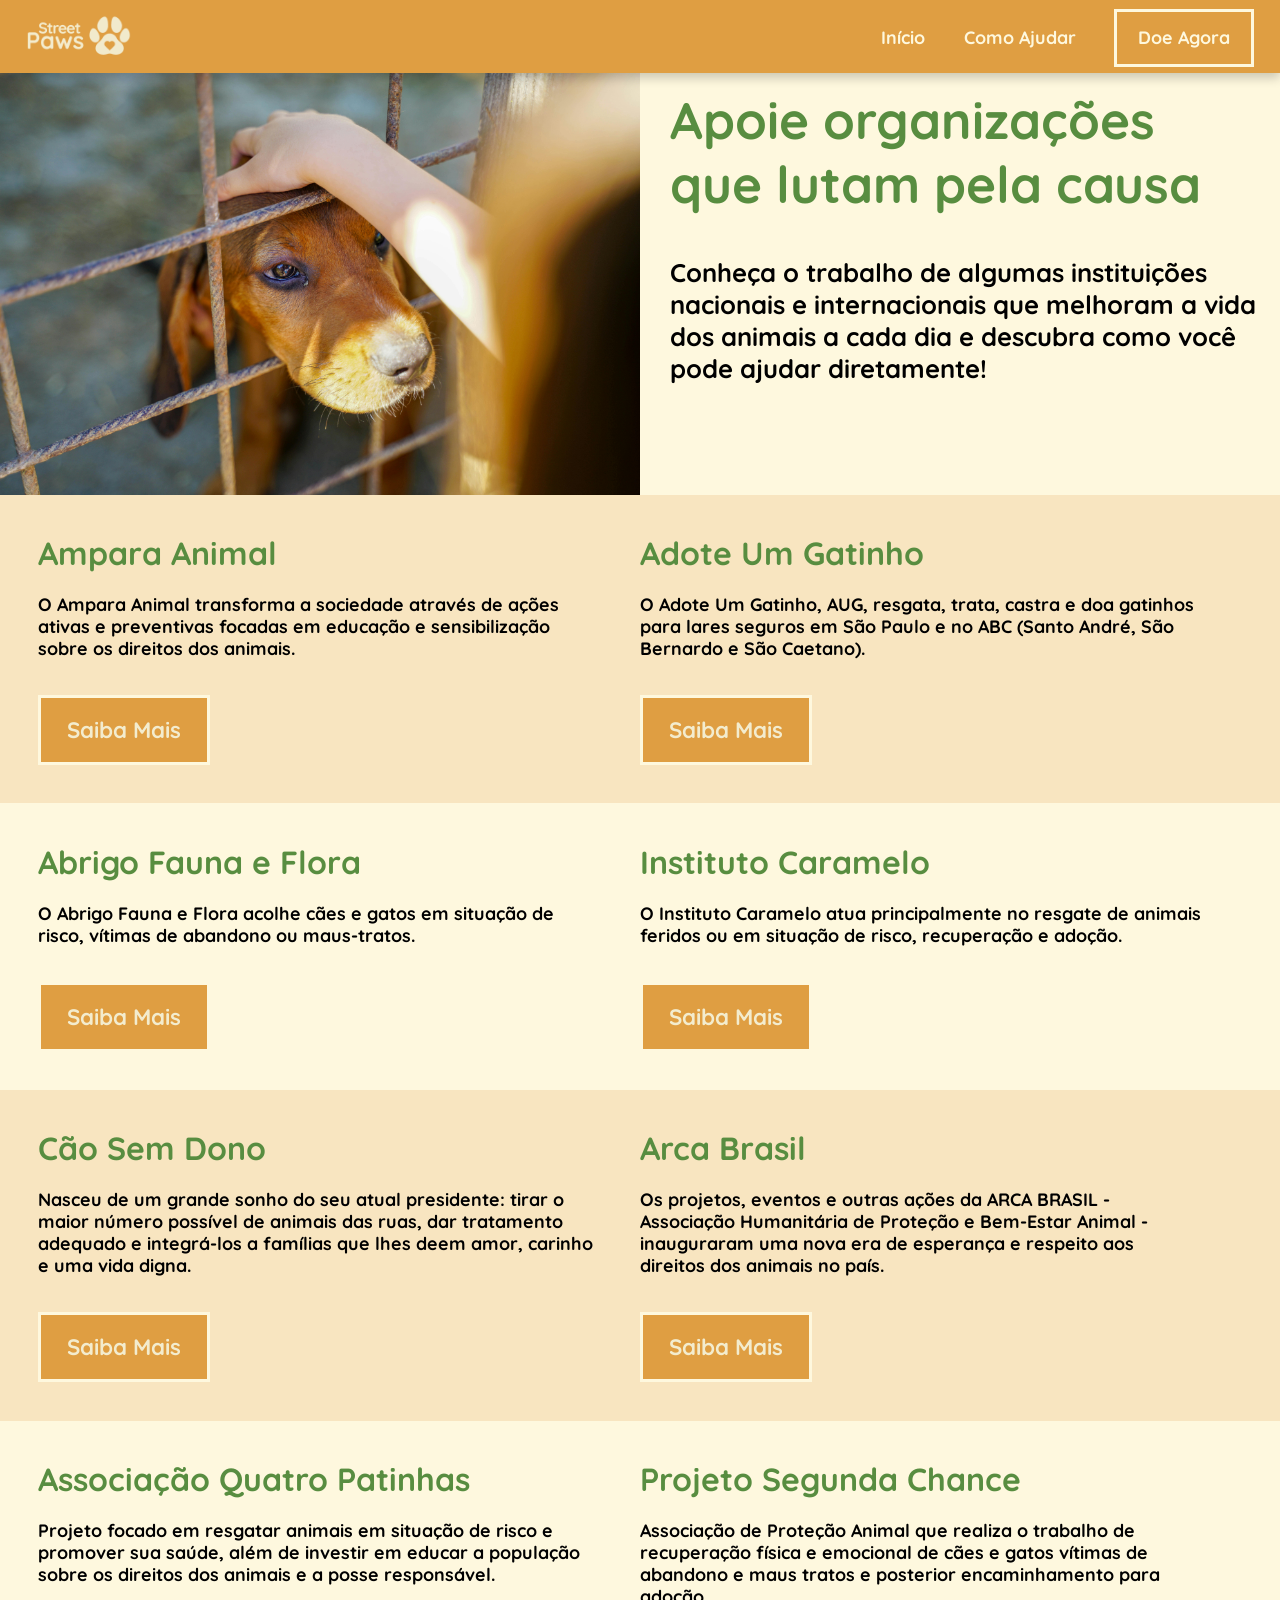
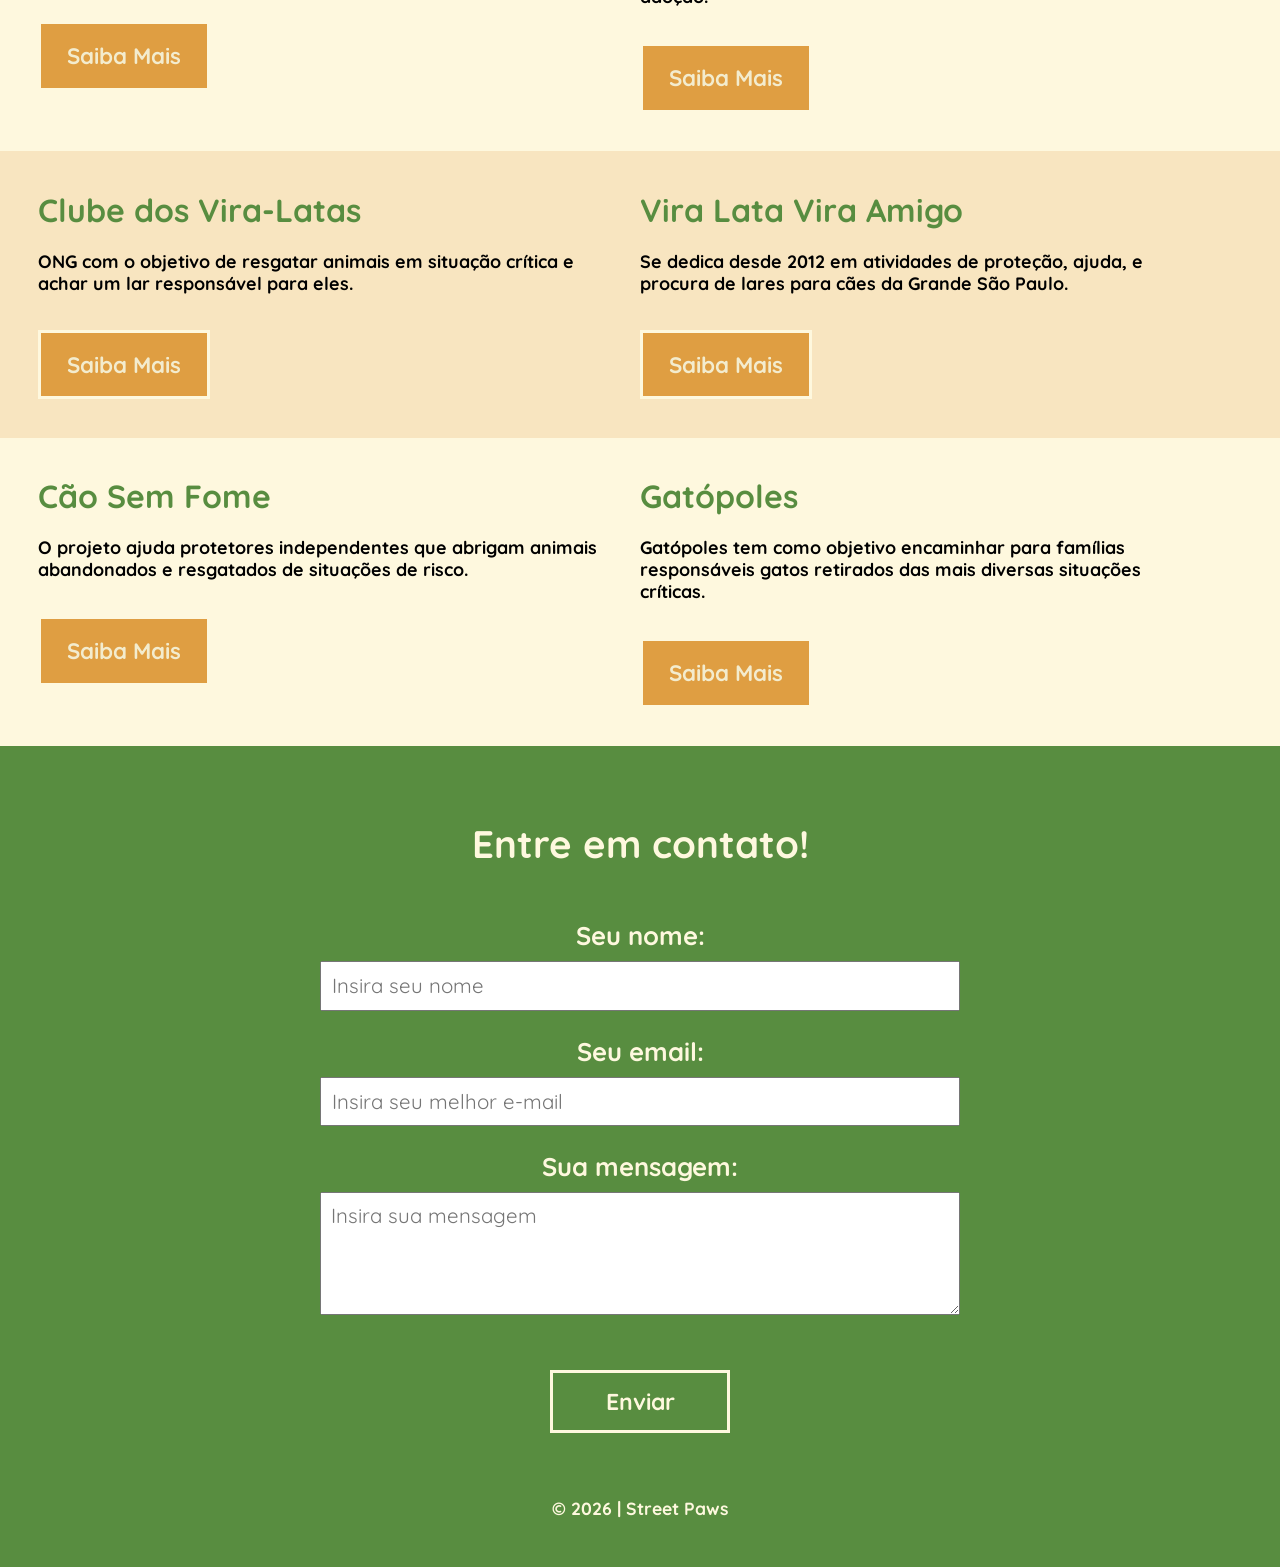
==== pages/donations.html @ 04d1684a "refactor: reorganize project structure" ====
<!doctype html>
<html lang="pt-BR">
  <head>
    <title>Street Paws</title>
    <meta charset="utf-8" />
    <meta http-equiv="X-UA-Compatible" content="IE=edge" />
    <meta name="viewport" content="width=device-width, initial-scale=1" />
    <link href="/style.css" rel="stylesheet" type="text/css" />
    <script src="/script.js" defer></script>
    <link rel="preconnect" href="https://fonts.googleapis.com" />
    <link rel="preconnect" href="https://fonts.gstatic.com" crossorigin />
    <link
      href="https://fonts.googleapis.com/css2?family=Anta&family=Quicksand:wght@300..700&display=swap"
      rel="stylesheet"
    />
  </head>

  <body>
    <div>
      <header id="header">
        <nav id="navbar">
          <img
            id="navbarLogo"
            src="/assets/images/logo2.png"
            alt="A text saying 'Street Paws' with the icon of an animal's paw on the right"
            loading="lazy"
          />
          <ul>
            <li class="other">
              <a href="/index.html">Início</a>
            </li>
            <li class="other">
              <a href="/pages/help.html">Como Ajudar</a>
            </li>
            <li id="donations" class="button">
              <a href="#hero-container2">Doe Agora</a>
            </li>
          </ul>
        </nav>
        <div id="hero-container2">
          <img
            class="hero-image2"
            src="/assets/images/dog.jpg"
            alt="cachorro em um abrigo sendo acariciado"
            loading="lazy"
          />
          <div class="hero-text2">
            <h1 style="margin-bottom: 40px">
              Apoie organizações que lutam pela causa
            </h1>
            <p>
              Conheça o trabalho de algumas instituições nacionais e
              internacionais que melhoram a vida dos animais a cada dia e
              descubra como você pode ajudar diretamente!
            </p>
          </div>
        </div>
      </header>
    </div>

    <div class="content-container1">
      <div class="content0" style="margin-right: 40px">
        <h1 style="margin-bottom: 20px; color: #588d40">Ampara Animal</h1>
        <p style="font-size: clamp(1rem, 1.4vw, 1.5rem)">
          O Ampara Animal transforma a sociedade através de ações ativas e
          preventivas focadas em educação e sensibilização sobre os direitos dos
          animais.
        </p>
        <button id="know-more">
          <a
            style="text-decoration: none; color: #f3ecce"
            ;
            href="https://institutoamparanimal.org.br/doacao/"
            >Saiba Mais</a
          >
        </button>
      </div>
      <div class="content0" style="margin-right: 40px">
        <h1 style="margin-bottom: 20px; color: #588d40">Adote Um Gatinho</h1>
        <p style="font-size: clamp(1rem, 1.4vw, 1.5rem)">
          O Adote Um Gatinho, AUG, resgata, trata, castra e doa gatinhos para
          lares seguros em São Paulo e no ABC (Santo André, São Bernardo e São
          Caetano).
        </p>
        <button id="know-more">
          <a
            style="text-decoration: none; color: #f3ecce"
            ;
            href="https://adoteumgatinho.org.br/quero-ajudar-a-aug"
            >Saiba Mais</a
          >
        </button>
      </div>
    </div>

    <div class="content-container2">
      <div class="content0" style="margin-right: 40px">
        <h1 style="margin-bottom: 20px; color: #588d40">
          Abrigo Fauna e Flora
        </h1>
        <p style="font-size: clamp(1rem, 1.4vw, 1.5rem)">
          O Abrigo Fauna e Flora acolhe cães e gatos em situação de risco,
          vítimas de abandono ou maus-tratos.
        </p>
        <button id="know-more">
          <a
            style="text-decoration: none; color: #f3ecce"
            ;
            href="https://www.abrigofloraefauna.org.br/como-ajudar"
            >Saiba Mais</a
          >
        </button>
      </div>
      <div class="content0" style="margin-right: 40px">
        <h1 style="margin-bottom: 20px; color: #588d40">Instituto Caramelo</h1>
        <p style="font-size: clamp(1rem, 1.4vw, 1.5rem)">
          O Instituto Caramelo atua principalmente no resgate de animais feridos
          ou em situação de risco, recuperação e adoção.
        </p>
        <button id="know-more">
          <a
            style="text-decoration: none; color: #f3ecce"
            ;
            href="https://institutocaramelo.org/doe"
            >Saiba Mais</a
          >
        </button>
      </div>
    </div>

    <div class="content-container1">
      <div class="content0" style="margin-right: 40px">
        <h1 style="margin-bottom: 20px; color: #588d40">Cão Sem Dono</h1>
        <p style="font-size: clamp(1rem, 1.4vw, 1.5rem)">
          Nasceu de um grande sonho do seu atual presidente: tirar o maior
          número possível de animais das ruas, dar tratamento adequado e
          integrá-los a famílias que lhes deem amor, carinho e uma vida digna.
        </p>
        <button id="know-more">
          <a
            style="text-decoration: none; color: #f3ecce"
            ;
            href="https://www.caosemdono.com.br/doacoes"
            >Saiba Mais</a
          >
        </button>
      </div>
      <div class="content0" style="margin-right: 40px">
        <h1 style="margin-bottom: 20px; color: #588d40">Arca Brasil</h1>
        <p style="font-size: clamp(1rem, 1.4vw, 1.5rem)">
          Os projetos, eventos e outras ações da ARCA BRASIL - Associação
          Humanitária de Proteção e Bem-Estar Animal - inauguraram uma nova era
          de esperança e respeito aos direitos dos animais no país.
        </p>
        <button id="know-more">
          <a
            style="text-decoration: none; color: #f3ecce"
            ;
            href="https://arcabrasil.org.br/doar/"
            >Saiba Mais</a
          >
        </button>
      </div>
    </div>

    <div class="content-container2">
      <div class="content0" style="margin-right: 40px">
        <h1 style="margin-bottom: 20px; color: #588d40">
          Associação Quatro Patinhas
        </h1>
        <p style="font-size: clamp(1rem, 1.4vw, 1.5rem)">
          Projeto focado em resgatar animais em situação de risco e promover sua
          saúde, além de investir em educar a população sobre os direitos dos
          animais e a posse responsável.
        </p>
        <button id="know-more">
          <a
            style="text-decoration: none; color: #f3ecce"
            ;
            href="https://quatropatinhas.com.br/4P/quero-ajudar/"
            >Saiba Mais</a
          >
        </button>
      </div>
      <div class="content0" style="margin-right: 40px">
        <h1 style="margin-bottom: 20px; color: #588d40">
          Projeto Segunda Chance
        </h1>
        <p style="font-size: clamp(1rem, 1.4vw, 1.5rem)">
          Associação de Proteção Animal que realiza o trabalho de recuperação
          física e emocional de cães e gatos vítimas de abandono e maus tratos e
          posterior encaminhamento para adoção.
        </p>
        <button id="know-more">
          <a
            style="text-decoration: none; color: #f3ecce"
            ;
            href="https://projetosegundachance.org.br/doe"
            >Saiba Mais</a
          >
        </button>
      </div>
    </div>

    <div class="content-container1">
      <div class="content0" style="margin-right: 40px">
        <h1 style="margin-bottom: 20px; color: #588d40">
          Clube dos Vira-Latas
        </h1>
        <p style="font-size: clamp(1rem, 1.4vw, 1.5rem)">
          ONG com o objetivo de resgatar animais em situação crítica e achar um
          lar responsável para eles.
        </p>
        <button id="know-more">
          <a
            style="text-decoration: none; color: #f3ecce"
            ;
            href="https://clubedosviralatas.org.br/como-ajudar"
            >Saiba Mais</a
          >
        </button>
      </div>
      <div class="content0" style="margin-right: 40px">
        <h1 style="margin-bottom: 20px; color: #588d40">
          Vira Lata Vira Amigo
        </h1>
        <p style="font-size: clamp(1rem, 1.4vw, 1.5rem)">
          Se dedica desde 2012 em atividades de proteção, ajuda, e procura de
          lares para cães da Grande São Paulo.
        </p>
        <button id="know-more">
          <a
            style="text-decoration: none; color: #f3ecce"
            ;
            href="https://viralataviraamigo.org.br/#doacao"
            >Saiba Mais</a
          >
        </button>
      </div>
    </div>

    <div class="content-container2">
      <div class="content0" style="margin-right: 40px">
        <h1 style="margin-bottom: 20px; color: #588d40">Cão Sem Fome</h1>
        <p style="font-size: clamp(1rem, 1.4vw, 1.5rem)">
          O projeto ajuda protetores independentes que abrigam animais
          abandonados e resgatados de situações de risco.
        </p>
        <button id="know-more">
          <a
            style="text-decoration: none; color: #f3ecce"
            ;
            href="https://projetocaosemfome.com/apadrinhamento/"
            >Saiba Mais</a
          >
        </button>
      </div>
      <div class="content0" style="margin-right: 40px">
        <h1 style="margin-bottom: 20px; color: #588d40">Gatópoles</h1>
        <p style="font-size: clamp(1rem, 1.4vw, 1.5rem)">
          Gatópoles tem como objetivo encaminhar para famílias responsáveis
          gatos retirados das mais diversas situações críticas.
        </p>
        <button id="know-more">
          <a
            style="text-decoration: none; color: #f3ecce"
            ;
            href="https://gatopoles.com.br/doacoes.php"
            >Saiba Mais</a
          >
        </button>
      </div>
    </div>

    <div id="contact-section">
      <h2 class="title2">Entre em contato!</h2>
      <form>
        <label>
          Seu nome:
          <input
            type="text"
            name="name"
            placeholder="Insira seu nome"
            required
          />
        </label>
        <label>
          Seu email:
          <input
            type="email"
            name="email"
            placeholder="Insira seu melhor e-mail"
            required
          />
        </label>
        <label>
          Sua mensagem:
          <textarea
            name="message"
            placeholder="Insira sua mensagem"
            required
          ></textarea>
        </label>
      </form>
      <button id="sendButton" class="button" type="submit">Enviar</button>
      <p class="copy">&copy; 2026 | Street Paws</p>
    </div>
  </body>
</html>
---- style.css ----
/* STYLE SECTIONING TAGS */
html {
  scroll-behavior: smooth;
}

* {
  margin: 0px;
  padding: 0px;
  width: -webkit-fill-available;
}

body {
  background-color: #fef8de;
  font-family: "Quicksand", sans-serif;
  font-weight: 700;
}

main {
  margin-left: 5%;
  margin-right: 5%;
}

/* STYLE NAVBAR */
#navbar {
  background-color: #df9e42;
  overflow: hidden;
  padding: 1.6em;
  padding-bottom: 1.6em;
  text-align: right;
  position: fixed;
  z-index: 10;
  box-shadow: 0 5px 10px rgba(0, 0, 0, 0.2);
  align-items: center;
}

#navbarLogo {
  max-width: 105px;
  min-width: 105px;
  position: absolute;
  top: 5%;
  left: 1%;
  margin-left: 0.8em;
}

.other {
  display: inline;
  list-style-type: none;
}

#donations {
  display: inline;
  list-style-type: none;
  margin-left: 1em;
  padding: 1em 0.2em;
}

#donations:hover {
  background-color: #588d40;
}

li a {
  text-decoration: none;
  color: #fef8de;
  padding: 1em;
  font-size: clamp(0.9em, 1.4vw, 1.2em);
  transition-duration: 0.4s;
}

li a:hover {
  font-size: clamp(0.94em, 1.4vw, 1.24em);
}

/* STYLE CONTAINERS */
#hero-container1 {
  position: relative;
  text-align: left;
  color: white;
  overflow: hidden;
}

#hero-container2 {
  display: flex;
  align-items: flex-start;
}

.cards-container {
  display: flex;
  flex-wrap: nowrap;
  flex-direction: row;
  margin-top: 10%;
  margin-bottom: 10%;
}

.fact-container {
  background-color: #df9e42;
  margin-top: 2%;
  margin-bottom: 12%;
  text-align: center;
  padding: 4%;
  height: 12%;
}

.content-container {
  display: flex;
  flex-wrap: nowrap;
  flex-direction: row;
  align-items: center;
  padding: 3%;
}

.content-container0 {
  display: flex;
  flex-wrap: nowrap;
  flex-direction: row;
  background-color: #f8e5c0;
  align-items: center;
  padding: 3%;
}

.content-container1 {
  display: flex;
  flex-wrap: nowrap;
  flex-direction: row;
  background-color: #f8e5c0;
  padding: 3%;
}

.content-container2 {
  display: flex;
  flex-wrap: nowrap;
  flex-direction: row;
  padding: 3%;
}

#contact-section {
  background-color: #588d40;
  color: #fef8de;
  text-align: center;
  padding: 3em 0;
  align-items: center;
}

/* STYLE TEXT */
.hero-text1 {
  position: absolute;
  bottom: 0;
  font-size: clamp(1.5rem, 3vw, 2.5rem);
  color: white;
  background: rgb(0, 0, 0);
  background: rgba(0, 0, 0, 0.3);
  padding-top: 20px;
  padding-bottom: 20px;
  padding-left: 40px;
  padding-right: 40px;
  backdrop-filter: blur(3px);
}

.hero-text2 {
  font-size: clamp(1rem, 2vw, 1.8rem);
  color: #588d40;
  position: relative;
  text-align: left;
  margin-left: 20px;
  margin-right: 20px;
  margin-bottom: 20px;
  margin-top: 88px;
}

.hero-text2 p {
  color: black;
}

.intro-text {
  margin-top: 10%;
  text-align: center;
  font-size: clamp(1.2em, 2.5vw, 2.5em);
}

.flex-item a {
  text-decoration: none;
  font-size: clamp(1em, 2vw, 2.4em);
  color: #df9e42;
  transition-duration: 0.4s;
}

.flex-item a:hover {
  color: #588d40;
  transition-duration: 0.4s;
}

.title1 {
  text-align: center;
  font-size: clamp(1.8rem, 3vw, 2.8rem);
  color: #588d40;
}

.title2 {
  text-align: center;
  font-size: clamp(1.8em, 3vw, 2.8em);
  margin-top: 2%;
  margin-bottom: 4%;
  color: #fef8de;
}

.subtitle {
  text-align: center;
  font-size: clamp(1.4em, 2.2vw, 2.5em);
  margin-top: 8px;
}

#fact {
  text-align: center;
  font-size: clamp(1.4em, 2.4vw, 2.4em);
  margin-top: 3%;
  color: #fef8de;
}

label {
  font-size: clamp(1.2em, 2vw, 2.4em);
}

label input {
  margin-top: 10px;
  margin-bottom: 24px;
  margin-left: 25%;
  margin-right: 25%;
  padding: 0.5em;
  font-family: "Quicksand", sans-serif;
  font-weight: min;
  font-size: 0.8em;
}

label textarea {
  margin-top: 10px;
  margin-bottom: 24px;
  margin-left: 25%;
  margin-right: 25%;
  padding: 0.5em;
  height: 100px;
  font-family: "Quicksand", sans-serif;
  font-weight: min;
  font-size: 0.8em;
}

.copy {
  margin-top: 5%;
  font-size: 1.1em;
}

.list {
  margin: 20px;
  font-size: clamp(1rem, 1.4vw, 1.5rem);
}

.donation-link {
  color: #588d40;
  text-decoration: none;
  transition-duration: 0.4s;
}

.donation-link:hover {
  text-decoration: underline;
  color: #df9e42;
  transition-duration: 0.4s;
}

/* STYLE IMAGES */
.hero-image1 {
  width: 100%;
  height: auto;
  display: block;
  margin-top: 68px;
}

.hero-image2 {
  width: 50%;
  height: 50%;
  margin-right: 10px;
  margin-top: 68px;
}

.flex-item {
  flex-basis: 100%;
  margin: 1%;
  align-items: center;
  text-align: center;
}

.filler {
  max-width: 100%;
  height: auto;
  margin-bottom: 2%;
  margin-top: 3%;
  border-style: solid;
  border-width: 5px;
  border-color: #df9e42;
  transition-duration: 0.4s;
}

.filler:hover {
  border-color: #588d40;
  transition-duration: 0.4s;
}

.filler-content {
  width: 40%;
  height: 40%;
  margin-right: 45px;
}

.filler-content0 {
  width: 40%;
  height: 40%;
  margin-left: 30px;
}

/* STYLE BUTTONS */
.button {
  padding: 0.6em 0.8em;
  border: 3px solid #fef8de;
  font-family: "Quicksand", sans-serif;
  font-weight: 700;
  transition-duration: 0.4s;
  color: #fef8de;
}

#factButton {
  max-width: 180px;
  height: auto;
  font-size: clamp(1.2em, 1.8vw, 1.6em);
  background-color: #df9e42;
  cursor: pointer;
}

#factButton:hover {
  font-size: clamp(1.3em, 1.9vw, 1.7em);
  background-color: #588d40;
}

#sendButton {
  max-width: 180px;
  height: auto;
  margin-top: 2%;
  font-size: clamp(1.2em, 1.8vw, 1.6em);
  background-color: #588d40;
  cursor: pointer;
}

#sendButton:hover {
  font-size: clamp(1.3em, 1.9vw, 1.7em);
  background-color: #df9e42;
}

#know-more {
  max-width: 172px;
  height: auto;
  padding: 0.8em;
  border-style: solid;
  border-width: 3px;
  border-color: #fef8de;
  color: #fef8de;
  background-color: #df9e42;
  font-family: "Quicksand", sans-serif;
  font-weight: 700;
  margin-top: 36px;
  font-size: clamp(1.2em, 1.8vw, 1.4em);
  transition-duration: 0.4s;
}

#know-more:hover {
  font-size: clamp(1.3em, 1.9vw, 1.5em);
  background-color: #588d40;
  transition-duration: 0.4s;
}

/* MEDIA */
@media screen and (max-width: 950px) {
  label input {
    margin-left: 15%;
    margin-right: 15%;
  }

  label textarea {
    margin-left: 15%;
    margin-right: 15%;
  }
}

@media screen and (max-width: 850px) {
  .hero-text1 {
    position: relative;
    font-size: clamp(1rem, 3.6vw, 4rem);
    color: white;
    position: absolute;
    top: 10%;
    padding-top: 15%;
    text-align: center;
    text-shadow: #302e2c 1px 0 2px;
    backdrop-filter: blur(3px);
    background: none;
    height: 78%;
  }

  .hero-image2 {
    width: 100%;
    height: 100%;
    z-index: -1;
  }

  #donations {
    padding: 0.8em 0.6em;
  }

  .hero-text2 {
    font-size: clamp(0.8rem, 3.6vw, 4rem);
    color: white;
    position: absolute;
    margin: 0;
    top: 7%;
    padding-top: 10%;
    padding-bottom: 20%;
    padding-left: 4%;
    padding-right: 4%;
    text-align: center;
    text-shadow: #302e2c 1px 0 2px;
    backdrop-filter: blur(3px);
    z-index: -1;
  }

  .hero-text2 p {
    color: white;
  }

  .flex-item a {
    text-decoration: none;
    font-size: clamp(1.05em, 3vw, 2.15em);
    color: #df9e42;
    transition-duration: 0.4s;
  }

  .cards-container {
    flex-wrap: wrap;
    flex-direction: column;
  }

  .content-container {
    flex-wrap: wrap;
    flex-direction: column;
  }

  .content-container0 {
    flex-wrap: wrap;
    flex-direction: column;
  }

  .content-container1 {
    flex-wrap: wrap;
    flex-direction: column;
  }

  .content-container2 {
    flex-wrap: wrap;
    flex-direction: column;
  }

  .content0 {
    margin: 2%;
  }

  .content {
    margin: 2%;
  }

  .filler-content {
    width: 0%;
    height: 0%;
  }

  .filler-content0 {
    width: 0%;
    height: 0%;
  }
}

@media screen and (max-width: 600px) {
  #navbarLogo {
    max-width: 0px;
    min-width: 0px;
    margin-left: 0;
  }

  #navbar {
    padding: 1.2em 0.8em;
    text-align: center;
  }

  #donations {
    margin-left: 0.4em;
    padding: 0.6em 0.6em;
  }

  li a {
    padding: 1em 0.4em;
  }

  .hero-image1 {
    margin-top: 54px;
  }

  .hero-image2 {
    margin-top: 48px;
  }

  #contact-section {
    padding: 2em 0;
  }

  label input {
    margin-left: 6%;
    margin-right: 6%;
  }

  label textarea {
    margin-left: 6%;
    margin-right: 6%;
  }
}
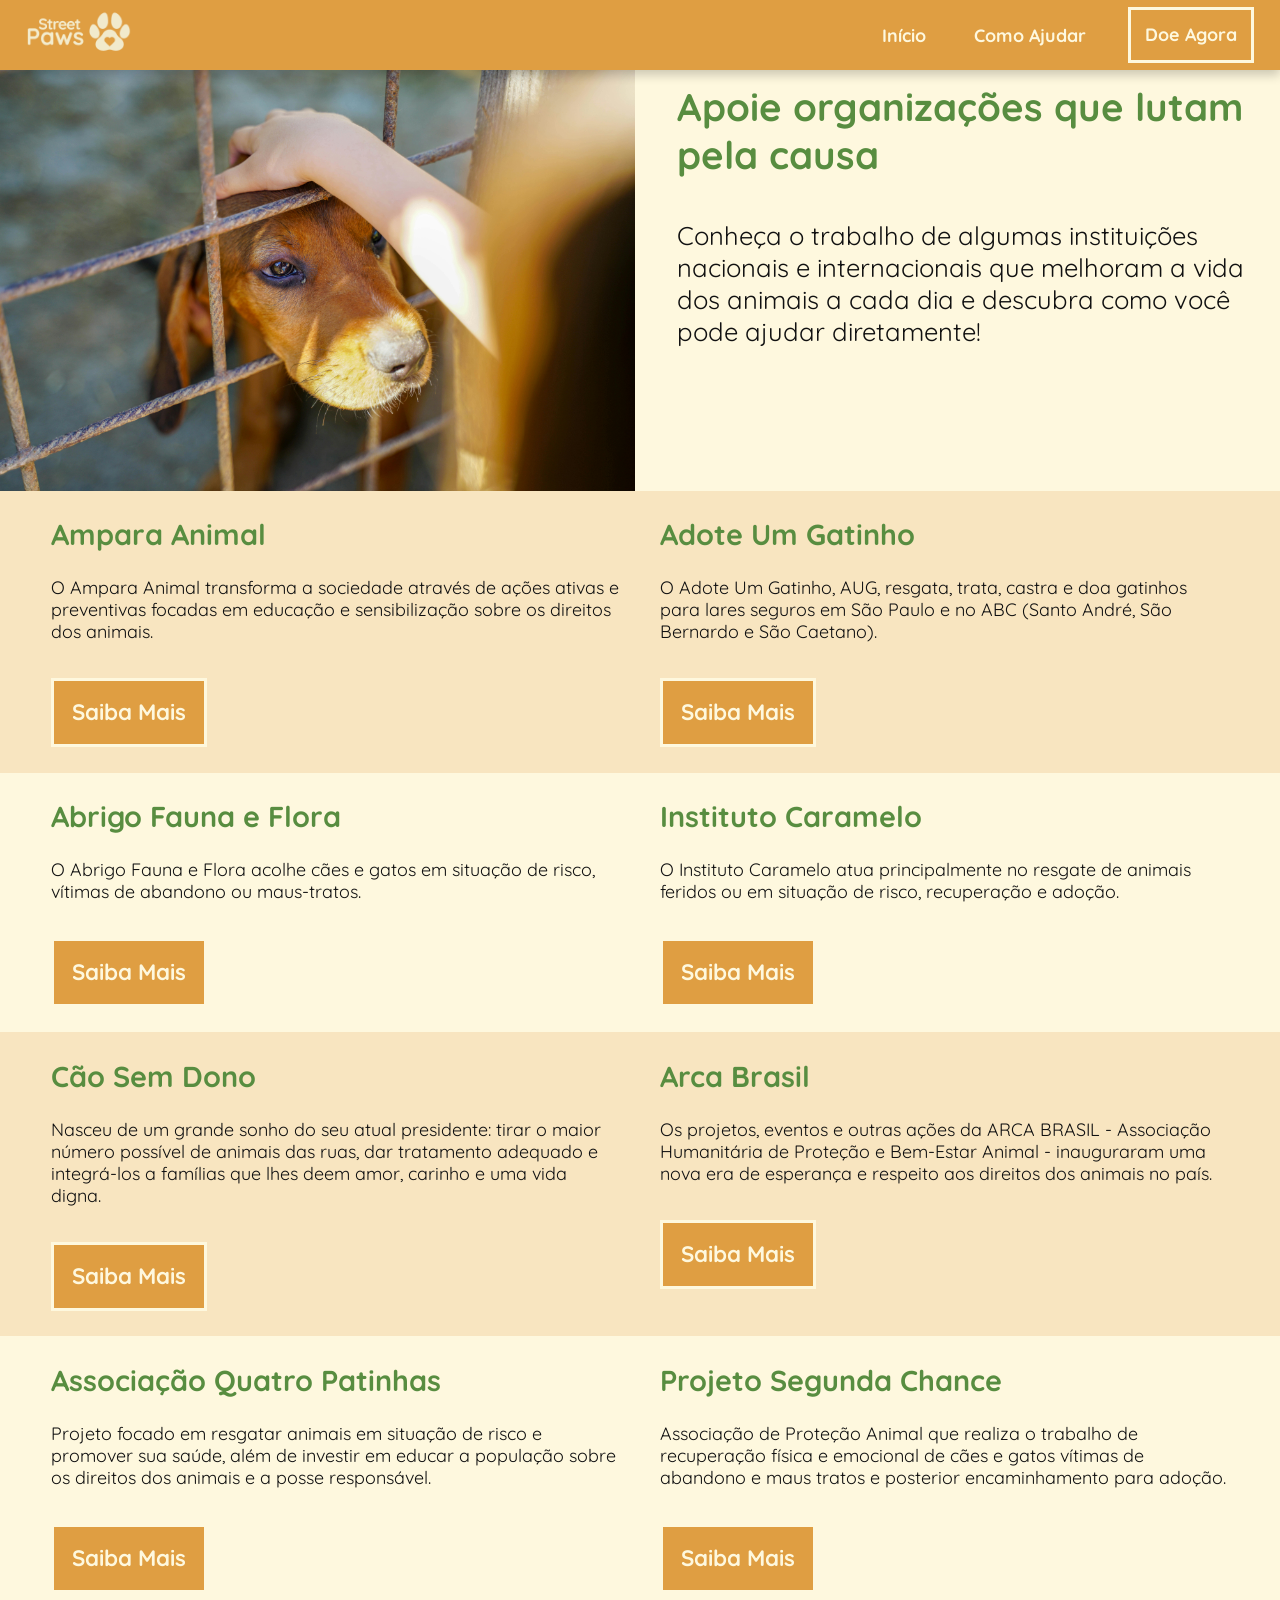
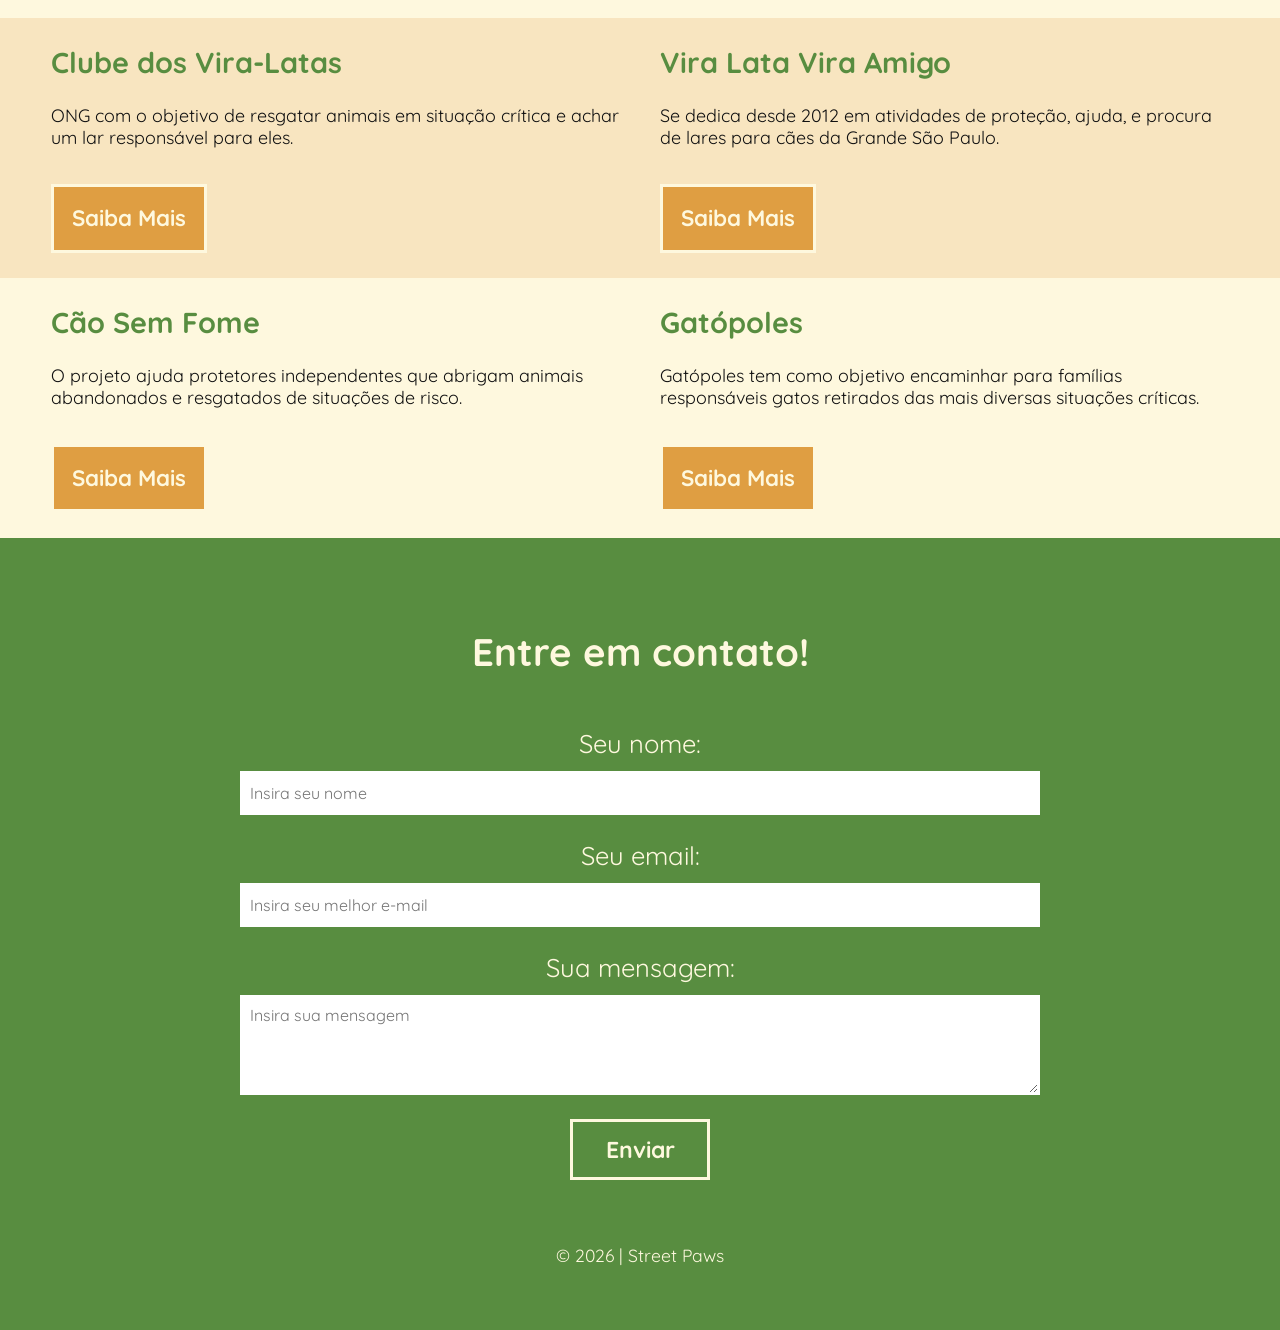
==== commit 10c4cf7e: "Refactor UI with semantic HTML and CSS Reworked all main pages to use a cleaner semantic structure a" ====
--- a/pages/donations.html
+++ b/pages/donations.html
@@ -1,309 +1,328 @@
 <!doctype html>
 <html lang="pt-BR">
   <head>
-    <title>Street Paws</title>
     <meta charset="utf-8" />
-    <meta http-equiv="X-UA-Compatible" content="IE=edge" />
     <meta name="viewport" content="width=device-width, initial-scale=1" />
-    <link href="/style.css" rel="stylesheet" type="text/css" />
-    <script src="/script.js" defer></script>
+    <title>Doações | Street Paws</title>
+    <meta
+      name="description"
+      content="Conheça organizações de proteção animal e veja onde apoiar projetos que resgatam, tratam e acolhem cães e gatos."
+    />
+    <meta property="og:title" content="Doações | Street Paws" />
+    <meta
+      property="og:description"
+      content="Apoie organizações que atuam no cuidado e na proteção de animais."
+    />
+    <meta property="og:type" content="website" />
+    <meta property="og:image" content="../assets/images/dog.jpg" />
     <link rel="preconnect" href="https://fonts.googleapis.com" />
     <link rel="preconnect" href="https://fonts.gstatic.com" crossorigin />
     <link
       href="https://fonts.googleapis.com/css2?family=Anta&family=Quicksand:wght@300..700&display=swap"
       rel="stylesheet"
     />
+    <link href="../css/main.css" rel="stylesheet" />
+    <script src="../script.js" defer></script>
   </head>
 
   <body>
-    <div>
-      <header id="header">
-        <nav id="navbar">
+    <header class="header">
+      <nav class="navbar" aria-label="Navegação principal">
+        <a
+          class="navbar__logo"
+          href="../index.html"
+          aria-label="Street Paws - início"
+        >
           <img
-            id="navbarLogo"
-            src="/assets/images/logo2.png"
-            alt="A text saying 'Street Paws' with the icon of an animal's paw on the right"
-            loading="lazy"
+            class="site-logo"
+            src="../assets/images/logo2.png"
+            alt="Street Paws"
+            width="1920"
+            height="1280"
+            decoding="async"
           />
-          <ul>
-            <li class="other">
-              <a href="/index.html">Início</a>
-            </li>
-            <li class="other">
-              <a href="/pages/help.html">Como Ajudar</a>
-            </li>
-            <li id="donations" class="button">
-              <a href="#hero-container2">Doe Agora</a>
-            </li>
-          </ul>
-        </nav>
-        <div id="hero-container2">
-          <img
-            class="hero-image2"
-            src="/assets/images/dog.jpg"
-            alt="cachorro em um abrigo sendo acariciado"
-            loading="lazy"
-          />
-          <div class="hero-text2">
-            <h1 style="margin-bottom: 40px">
-              Apoie organizações que lutam pela causa
-            </h1>
-            <p>
-              Conheça o trabalho de algumas instituições nacionais e
-              internacionais que melhoram a vida dos animais a cada dia e
-              descubra como você pode ajudar diretamente!
-            </p>
+        </a>
+        <ul class="navbar__list">
+          <li>
+            <a class="navbar__link" href="../index.html">Início</a>
+          </li>
+          <li>
+            <a class="navbar__link" href="help.html">Como Ajudar</a>
+          </li>
+          <li>
+            <a class="button button--nav" href="#donations" aria-current="page">
+              Doe Agora
+            </a>
+          </li>
+        </ul>
+      </nav>
+
+      <section
+        id="donations"
+        class="hero hero--split"
+        aria-labelledby="donations-title"
+      >
+        <img
+          class="hero__image hero__image--split"
+          src="../assets/images/dog.jpg"
+          alt="Cachorro em um abrigo sendo acariciado"
+          width="7952"
+          height="5304"
+          loading="eager"
+          decoding="async"
+        />
+        <div class="hero__content hero__content--split">
+          <h1 id="donations-title">Apoie organizações que lutam pela causa</h1>
+          <p>
+            Conheça o trabalho de algumas instituições nacionais e
+            internacionais que melhoram a vida dos animais a cada dia e descubra
+            como você pode ajudar diretamente!
+          </p>
+        </div>
+      </section>
+    </header>
+
+    <main aria-label="Organizações para apoiar">
+      <section class="band band--alt grid grid--orgs">
+        <article class="org-card">
+          <h2 class="org-card__title">Ampara Animal</h2>
+          <p class="org-card__text">
+            O Ampara Animal transforma a sociedade através de ações ativas e
+            preventivas focadas em educação e sensibilização sobre os direitos
+            dos animais.
+          </p>
+          <a
+            class="button button--external"
+            href="https://institutoamparanimal.org.br/doacao/"
+          >
+            Saiba Mais
+          </a>
+        </article>
+
+        <article class="org-card">
+          <h2 class="org-card__title">Adote Um Gatinho</h2>
+          <p class="org-card__text">
+            O Adote Um Gatinho, AUG, resgata, trata, castra e doa gatinhos para
+            lares seguros em São Paulo e no ABC (Santo André, São Bernardo e São
+            Caetano).
+          </p>
+          <a
+            class="button button--external"
+            href="https://adoteumgatinho.org.br/quero-ajudar-a-aug"
+          >
+            Saiba Mais
+          </a>
+        </article>
+      </section>
+
+      <section class="band grid grid--orgs">
+        <article class="org-card">
+          <h2 class="org-card__title">Abrigo Fauna e Flora</h2>
+          <p class="org-card__text">
+            O Abrigo Fauna e Flora acolhe cães e gatos em situação de risco,
+            vítimas de abandono ou maus-tratos.
+          </p>
+          <a
+            class="button button--external"
+            href="https://www.abrigofloraefauna.org.br/como-ajudar"
+          >
+            Saiba Mais
+          </a>
+        </article>
+
+        <article class="org-card">
+          <h2 class="org-card__title">Instituto Caramelo</h2>
+          <p class="org-card__text">
+            O Instituto Caramelo atua principalmente no resgate de animais
+            feridos ou em situação de risco, recuperação e adoção.
+          </p>
+          <a
+            class="button button--external"
+            href="https://institutocaramelo.org/doe"
+          >
+            Saiba Mais
+          </a>
+        </article>
+      </section>
+
+      <section class="band band--alt grid grid--orgs">
+        <article class="org-card">
+          <h2 class="org-card__title">Cão Sem Dono</h2>
+          <p class="org-card__text">
+            Nasceu de um grande sonho do seu atual presidente: tirar o maior
+            número possível de animais das ruas, dar tratamento adequado e
+            integrá-los a famílias que lhes deem amor, carinho e uma vida digna.
+          </p>
+          <a
+            class="button button--external"
+            href="https://www.caosemdono.com.br/doacoes"
+          >
+            Saiba Mais
+          </a>
+        </article>
+
+        <article class="org-card">
+          <h2 class="org-card__title">Arca Brasil</h2>
+          <p class="org-card__text">
+            Os projetos, eventos e outras ações da ARCA BRASIL - Associação
+            Humanitária de Proteção e Bem-Estar Animal - inauguraram uma nova
+            era de esperança e respeito aos direitos dos animais no país.
+          </p>
+          <a
+            class="button button--external"
+            href="https://arcabrasil.org.br/doar/"
+          >
+            Saiba Mais
+          </a>
+        </article>
+      </section>
+
+      <section class="band grid grid--orgs">
+        <article class="org-card">
+          <h2 class="org-card__title">Associação Quatro Patinhas</h2>
+          <p class="org-card__text">
+            Projeto focado em resgatar animais em situação de risco e promover
+            sua saúde, além de investir em educar a população sobre os direitos
+            dos animais e a posse responsável.
+          </p>
+          <a
+            class="button button--external"
+            href="https://quatropatinhas.com.br/4P/quero-ajudar/"
+          >
+            Saiba Mais
+          </a>
+        </article>
+
+        <article class="org-card">
+          <h2 class="org-card__title">Projeto Segunda Chance</h2>
+          <p class="org-card__text">
+            Associação de Proteção Animal que realiza o trabalho de recuperação
+            física e emocional de cães e gatos vítimas de abandono e maus tratos
+            e posterior encaminhamento para adoção.
+          </p>
+          <a
+            class="button button--external"
+            href="https://projetosegundachance.org.br/doe"
+          >
+            Saiba Mais
+          </a>
+        </article>
+      </section>
+
+      <section class="band band--alt grid grid--orgs">
+        <article class="org-card">
+          <h2 class="org-card__title">Clube dos Vira-Latas</h2>
+          <p class="org-card__text">
+            ONG com o objetivo de resgatar animais em situação crítica e achar
+            um lar responsável para eles.
+          </p>
+          <a
+            class="button button--external"
+            href="https://clubedosviralatas.org.br/como-ajudar"
+          >
+            Saiba Mais
+          </a>
+        </article>
+
+        <article class="org-card">
+          <h2 class="org-card__title">Vira Lata Vira Amigo</h2>
+          <p class="org-card__text">
+            Se dedica desde 2012 em atividades de proteção, ajuda, e procura de
+            lares para cães da Grande São Paulo.
+          </p>
+          <a
+            class="button button--external"
+            href="https://viralataviraamigo.org.br/#doacao"
+          >
+            Saiba Mais
+          </a>
+        </article>
+      </section>
+
+      <section class="band grid grid--orgs">
+        <article class="org-card">
+          <h2 class="org-card__title">Cão Sem Fome</h2>
+          <p class="org-card__text">
+            O projeto ajuda protetores independentes que abrigam animais
+            abandonados e resgatados de situações de risco.
+          </p>
+          <a
+            class="button button--external"
+            href="https://projetocaosemfome.com/apadrinhamento/"
+          >
+            Saiba Mais
+          </a>
+        </article>
+
+        <article class="org-card">
+          <h2 class="org-card__title">Gatópoles</h2>
+          <p class="org-card__text">
+            Gatópoles tem como objetivo encaminhar para famílias responsáveis
+            gatos retirados das mais diversas situações críticas.
+          </p>
+          <a
+            class="button button--external"
+            href="https://gatopoles.com.br/doacoes.php"
+          >
+            Saiba Mais
+          </a>
+        </article>
+      </section>
+    </main>
+
+    <footer class="footer" aria-labelledby="contact-title">
+      <h2 id="contact-title" class="footer__title">Entre em contato!</h2>
+      <form class="contact-form">
+        <fieldset>
+          <legend class="visually-hidden">Formulário de contato</legend>
+
+          <div class="form-field">
+            <label class="form-field__label" for="contact-name"
+              >Seu nome:</label
+            >
+            <input
+              id="contact-name"
+              class="form-field__control"
+              type="text"
+              name="name"
+              placeholder="Insira seu nome"
+              autocomplete="name"
+              required
+            />
           </div>
-        </div>
-      </header>
-    </div>
-
-    <div class="content-container1">
-      <div class="content0" style="margin-right: 40px">
-        <h1 style="margin-bottom: 20px; color: #588d40">Ampara Animal</h1>
-        <p style="font-size: clamp(1rem, 1.4vw, 1.5rem)">
-          O Ampara Animal transforma a sociedade através de ações ativas e
-          preventivas focadas em educação e sensibilização sobre os direitos dos
-          animais.
-        </p>
-        <button id="know-more">
-          <a
-            style="text-decoration: none; color: #f3ecce"
-            ;
-            href="https://institutoamparanimal.org.br/doacao/"
-            >Saiba Mais</a
-          >
-        </button>
-      </div>
-      <div class="content0" style="margin-right: 40px">
-        <h1 style="margin-bottom: 20px; color: #588d40">Adote Um Gatinho</h1>
-        <p style="font-size: clamp(1rem, 1.4vw, 1.5rem)">
-          O Adote Um Gatinho, AUG, resgata, trata, castra e doa gatinhos para
-          lares seguros em São Paulo e no ABC (Santo André, São Bernardo e São
-          Caetano).
-        </p>
-        <button id="know-more">
-          <a
-            style="text-decoration: none; color: #f3ecce"
-            ;
-            href="https://adoteumgatinho.org.br/quero-ajudar-a-aug"
-            >Saiba Mais</a
-          >
-        </button>
-      </div>
-    </div>
-
-    <div class="content-container2">
-      <div class="content0" style="margin-right: 40px">
-        <h1 style="margin-bottom: 20px; color: #588d40">
-          Abrigo Fauna e Flora
-        </h1>
-        <p style="font-size: clamp(1rem, 1.4vw, 1.5rem)">
-          O Abrigo Fauna e Flora acolhe cães e gatos em situação de risco,
-          vítimas de abandono ou maus-tratos.
-        </p>
-        <button id="know-more">
-          <a
-            style="text-decoration: none; color: #f3ecce"
-            ;
-            href="https://www.abrigofloraefauna.org.br/como-ajudar"
-            >Saiba Mais</a
-          >
-        </button>
-      </div>
-      <div class="content0" style="margin-right: 40px">
-        <h1 style="margin-bottom: 20px; color: #588d40">Instituto Caramelo</h1>
-        <p style="font-size: clamp(1rem, 1.4vw, 1.5rem)">
-          O Instituto Caramelo atua principalmente no resgate de animais feridos
-          ou em situação de risco, recuperação e adoção.
-        </p>
-        <button id="know-more">
-          <a
-            style="text-decoration: none; color: #f3ecce"
-            ;
-            href="https://institutocaramelo.org/doe"
-            >Saiba Mais</a
-          >
-        </button>
-      </div>
-    </div>
-
-    <div class="content-container1">
-      <div class="content0" style="margin-right: 40px">
-        <h1 style="margin-bottom: 20px; color: #588d40">Cão Sem Dono</h1>
-        <p style="font-size: clamp(1rem, 1.4vw, 1.5rem)">
-          Nasceu de um grande sonho do seu atual presidente: tirar o maior
-          número possível de animais das ruas, dar tratamento adequado e
-          integrá-los a famílias que lhes deem amor, carinho e uma vida digna.
-        </p>
-        <button id="know-more">
-          <a
-            style="text-decoration: none; color: #f3ecce"
-            ;
-            href="https://www.caosemdono.com.br/doacoes"
-            >Saiba Mais</a
-          >
-        </button>
-      </div>
-      <div class="content0" style="margin-right: 40px">
-        <h1 style="margin-bottom: 20px; color: #588d40">Arca Brasil</h1>
-        <p style="font-size: clamp(1rem, 1.4vw, 1.5rem)">
-          Os projetos, eventos e outras ações da ARCA BRASIL - Associação
-          Humanitária de Proteção e Bem-Estar Animal - inauguraram uma nova era
-          de esperança e respeito aos direitos dos animais no país.
-        </p>
-        <button id="know-more">
-          <a
-            style="text-decoration: none; color: #f3ecce"
-            ;
-            href="https://arcabrasil.org.br/doar/"
-            >Saiba Mais</a
-          >
-        </button>
-      </div>
-    </div>
-
-    <div class="content-container2">
-      <div class="content0" style="margin-right: 40px">
-        <h1 style="margin-bottom: 20px; color: #588d40">
-          Associação Quatro Patinhas
-        </h1>
-        <p style="font-size: clamp(1rem, 1.4vw, 1.5rem)">
-          Projeto focado em resgatar animais em situação de risco e promover sua
-          saúde, além de investir em educar a população sobre os direitos dos
-          animais e a posse responsável.
-        </p>
-        <button id="know-more">
-          <a
-            style="text-decoration: none; color: #f3ecce"
-            ;
-            href="https://quatropatinhas.com.br/4P/quero-ajudar/"
-            >Saiba Mais</a
-          >
-        </button>
-      </div>
-      <div class="content0" style="margin-right: 40px">
-        <h1 style="margin-bottom: 20px; color: #588d40">
-          Projeto Segunda Chance
-        </h1>
-        <p style="font-size: clamp(1rem, 1.4vw, 1.5rem)">
-          Associação de Proteção Animal que realiza o trabalho de recuperação
-          física e emocional de cães e gatos vítimas de abandono e maus tratos e
-          posterior encaminhamento para adoção.
-        </p>
-        <button id="know-more">
-          <a
-            style="text-decoration: none; color: #f3ecce"
-            ;
-            href="https://projetosegundachance.org.br/doe"
-            >Saiba Mais</a
-          >
-        </button>
-      </div>
-    </div>
-
-    <div class="content-container1">
-      <div class="content0" style="margin-right: 40px">
-        <h1 style="margin-bottom: 20px; color: #588d40">
-          Clube dos Vira-Latas
-        </h1>
-        <p style="font-size: clamp(1rem, 1.4vw, 1.5rem)">
-          ONG com o objetivo de resgatar animais em situação crítica e achar um
-          lar responsável para eles.
-        </p>
-        <button id="know-more">
-          <a
-            style="text-decoration: none; color: #f3ecce"
-            ;
-            href="https://clubedosviralatas.org.br/como-ajudar"
-            >Saiba Mais</a
-          >
-        </button>
-      </div>
-      <div class="content0" style="margin-right: 40px">
-        <h1 style="margin-bottom: 20px; color: #588d40">
-          Vira Lata Vira Amigo
-        </h1>
-        <p style="font-size: clamp(1rem, 1.4vw, 1.5rem)">
-          Se dedica desde 2012 em atividades de proteção, ajuda, e procura de
-          lares para cães da Grande São Paulo.
-        </p>
-        <button id="know-more">
-          <a
-            style="text-decoration: none; color: #f3ecce"
-            ;
-            href="https://viralataviraamigo.org.br/#doacao"
-            >Saiba Mais</a
-          >
-        </button>
-      </div>
-    </div>
-
-    <div class="content-container2">
-      <div class="content0" style="margin-right: 40px">
-        <h1 style="margin-bottom: 20px; color: #588d40">Cão Sem Fome</h1>
-        <p style="font-size: clamp(1rem, 1.4vw, 1.5rem)">
-          O projeto ajuda protetores independentes que abrigam animais
-          abandonados e resgatados de situações de risco.
-        </p>
-        <button id="know-more">
-          <a
-            style="text-decoration: none; color: #f3ecce"
-            ;
-            href="https://projetocaosemfome.com/apadrinhamento/"
-            >Saiba Mais</a
-          >
-        </button>
-      </div>
-      <div class="content0" style="margin-right: 40px">
-        <h1 style="margin-bottom: 20px; color: #588d40">Gatópoles</h1>
-        <p style="font-size: clamp(1rem, 1.4vw, 1.5rem)">
-          Gatópoles tem como objetivo encaminhar para famílias responsáveis
-          gatos retirados das mais diversas situações críticas.
-        </p>
-        <button id="know-more">
-          <a
-            style="text-decoration: none; color: #f3ecce"
-            ;
-            href="https://gatopoles.com.br/doacoes.php"
-            >Saiba Mais</a
-          >
-        </button>
-      </div>
-    </div>
-
-    <div id="contact-section">
-      <h2 class="title2">Entre em contato!</h2>
-      <form>
-        <label>
-          Seu nome:
-          <input
-            type="text"
-            name="name"
-            placeholder="Insira seu nome"
-            required
-          />
-        </label>
-        <label>
-          Seu email:
-          <input
-            type="email"
-            name="email"
-            placeholder="Insira seu melhor e-mail"
-            required
-          />
-        </label>
-        <label>
-          Sua mensagem:
-          <textarea
-            name="message"
-            placeholder="Insira sua mensagem"
-            required
-          ></textarea>
-        </label>
+
+          <div class="form-field">
+            <label class="form-field__label" for="contact-email"
+              >Seu email:</label
+            >
+            <input
+              id="contact-email"
+              class="form-field__control"
+              type="email"
+              name="email"
+              placeholder="Insira seu melhor e-mail"
+              autocomplete="email"
+              required
+            />
+          </div>
+
+          <div class="form-field">
+            <label class="form-field__label" for="contact-message">
+              Sua mensagem:
+            </label>
+            <textarea
+              id="contact-message"
+              class="form-field__control form-field__control--textarea"
+              name="message"
+              placeholder="Insira sua mensagem"
+              required
+            ></textarea>
+          </div>
+
+          <button class="button button--send" type="button">Enviar</button>
+        </fieldset>
       </form>
-      <button id="sendButton" class="button" type="submit">Enviar</button>
-      <p class="copy">&copy; 2026 | Street Paws</p>
-    </div>
+      <p class="footer__copy">&copy; 2026 | Street Paws</p>
+    </footer>
   </body>
 </html>
--- a/css/main.css
+++ b/css/main.css
@@ -0,0 +1,5 @@
+@import url("./base.css");
+@import url("./components.css");
+@import url("./layout.css");
+@import url("./pages.css");
+@import url("./queries.css");
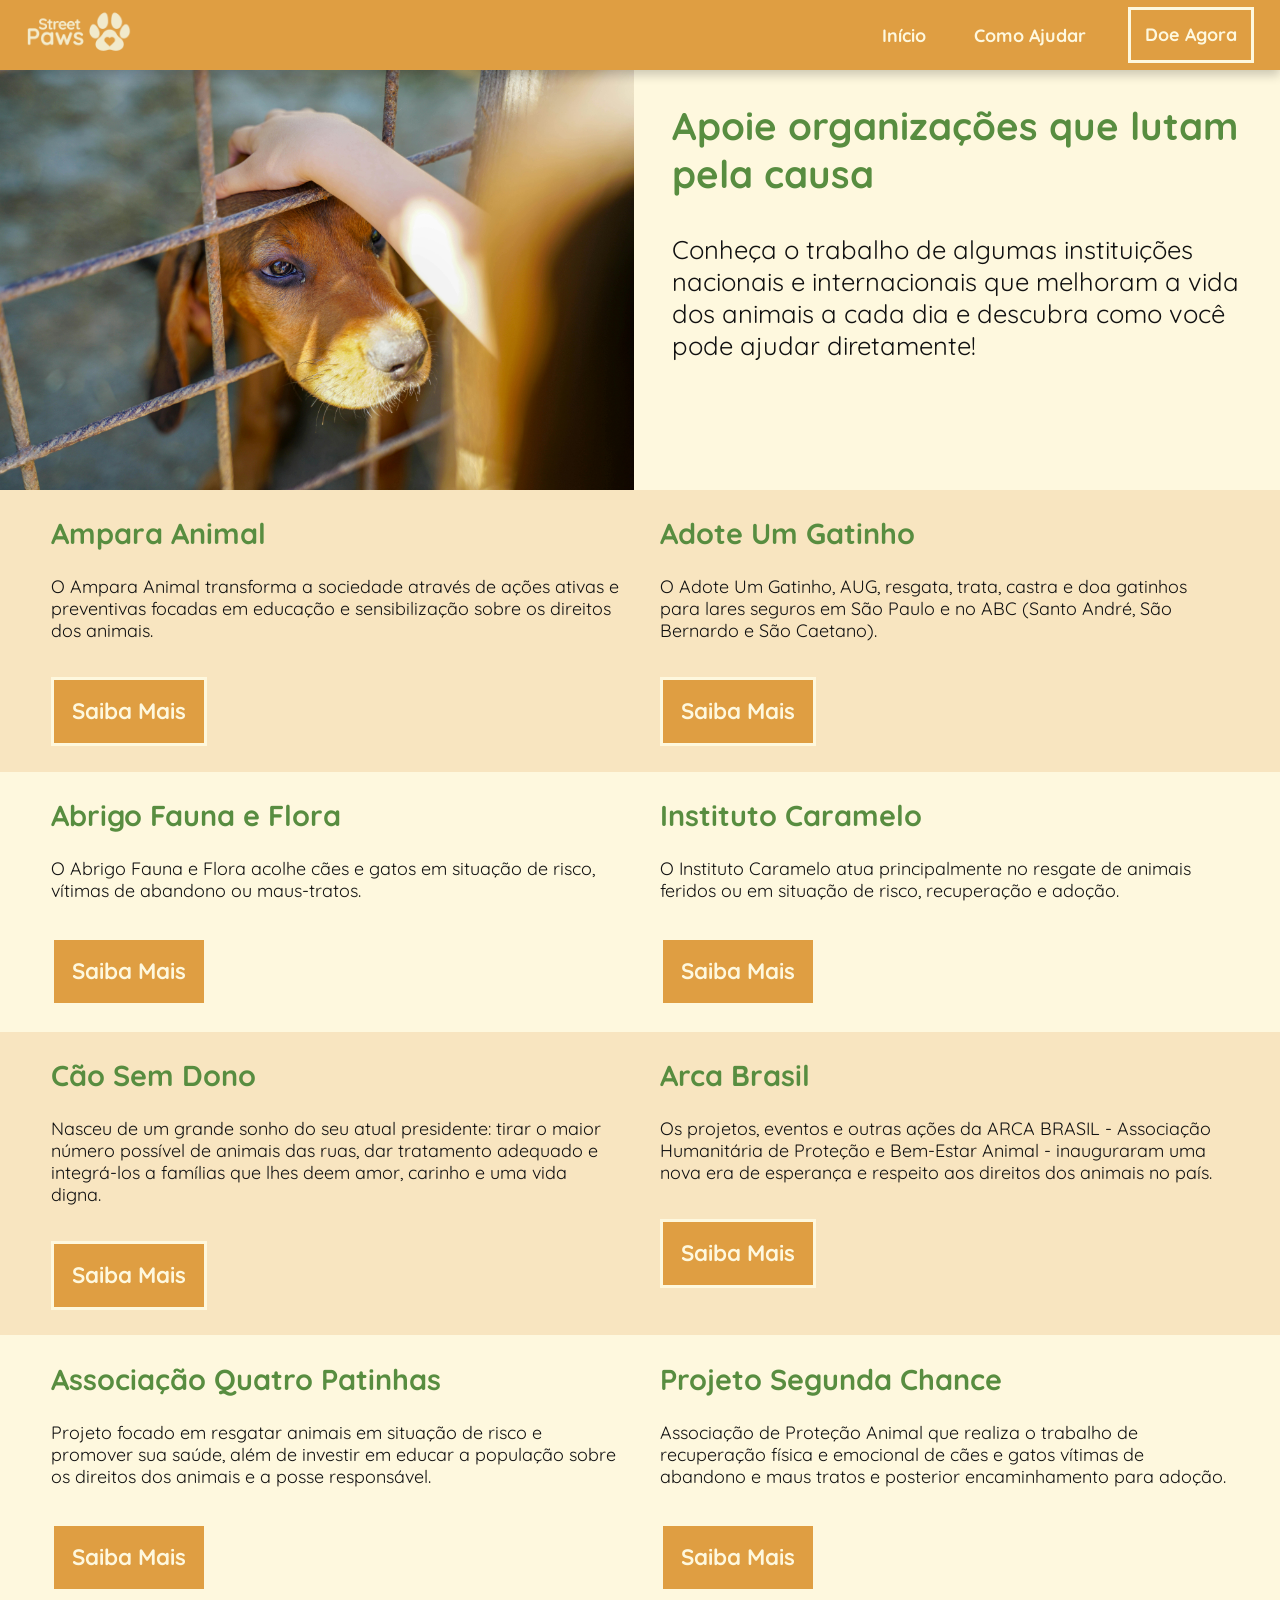
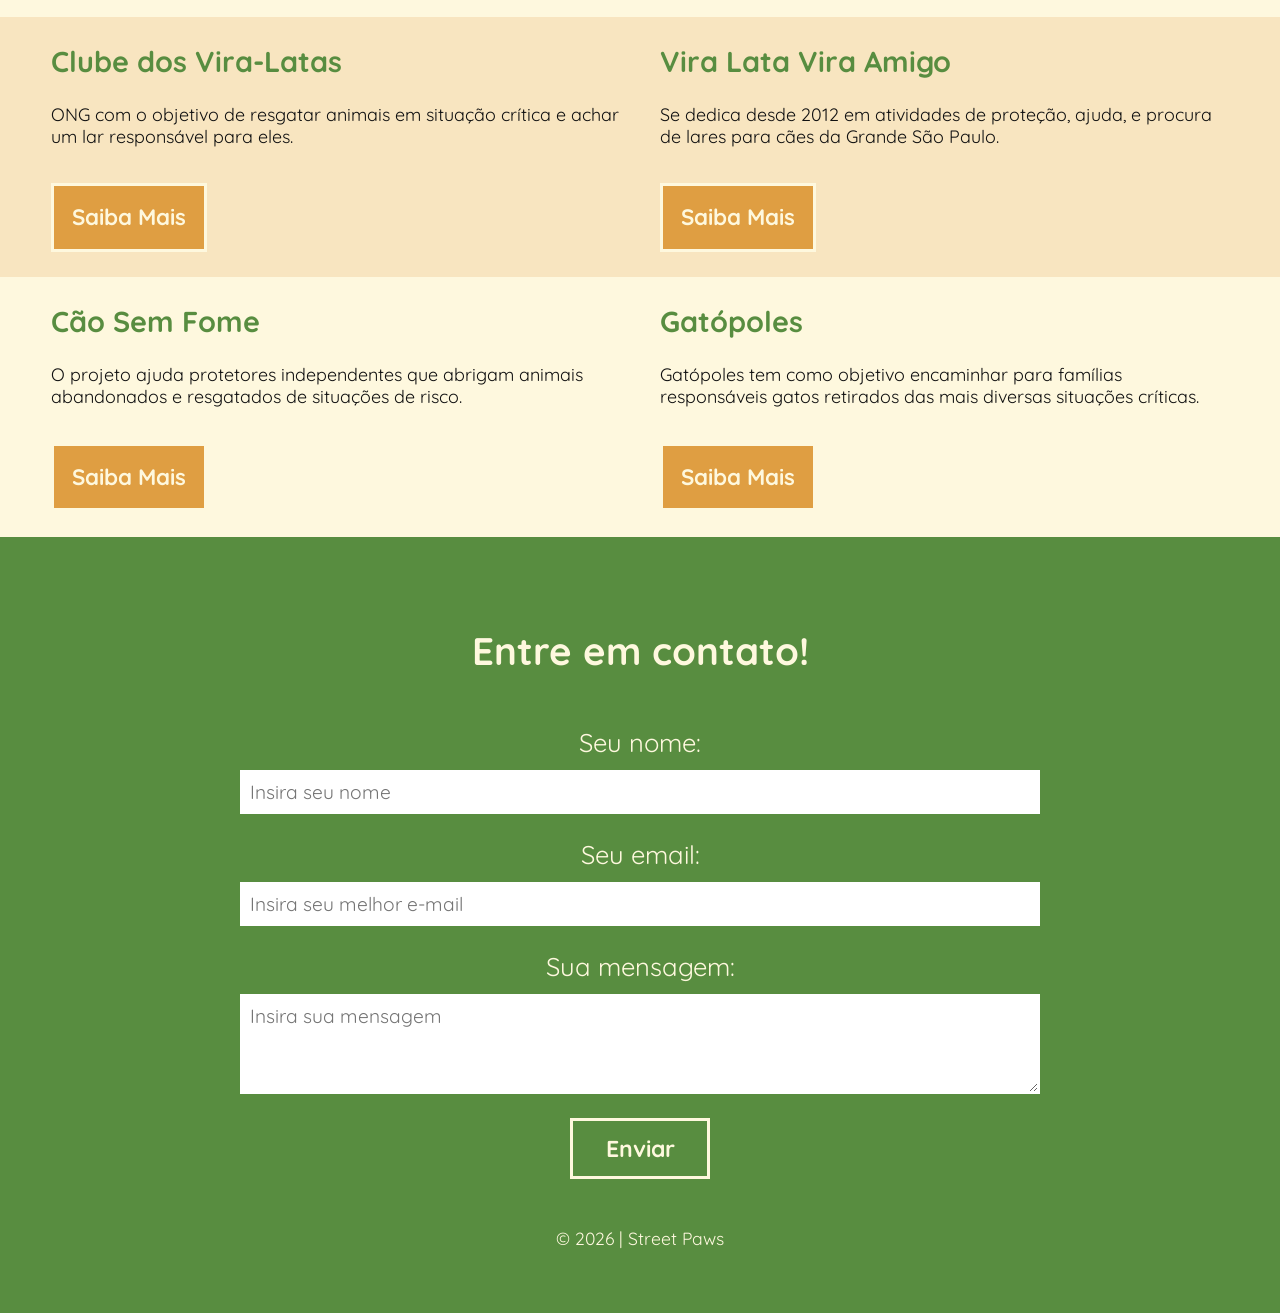
==== commit ebb4e798: "Add mobile hamburger nav and responsive tweaks Introduces a mobile navigation toggle across main pag" ====
--- a/pages/donations.html
+++ b/pages/donations.html
@@ -42,7 +42,17 @@
             decoding="async"
           />
         </a>
-        <ul class="navbar__list">
+        <button
+          class="navbar__button"
+          id="navbar__button"
+          aria-label="Menu de Navegação"
+          aria-expanded="false"
+        >
+          <span class="navbar__button-bar"></span>
+          <span class="navbar__button-bar"></span>
+          <span class="navbar__button-bar"></span>
+        </button>
+        <ul class="navbar__list" id="navbar__list">
           <li>
             <a class="navbar__link" href="../index.html">Início</a>
           </li>
